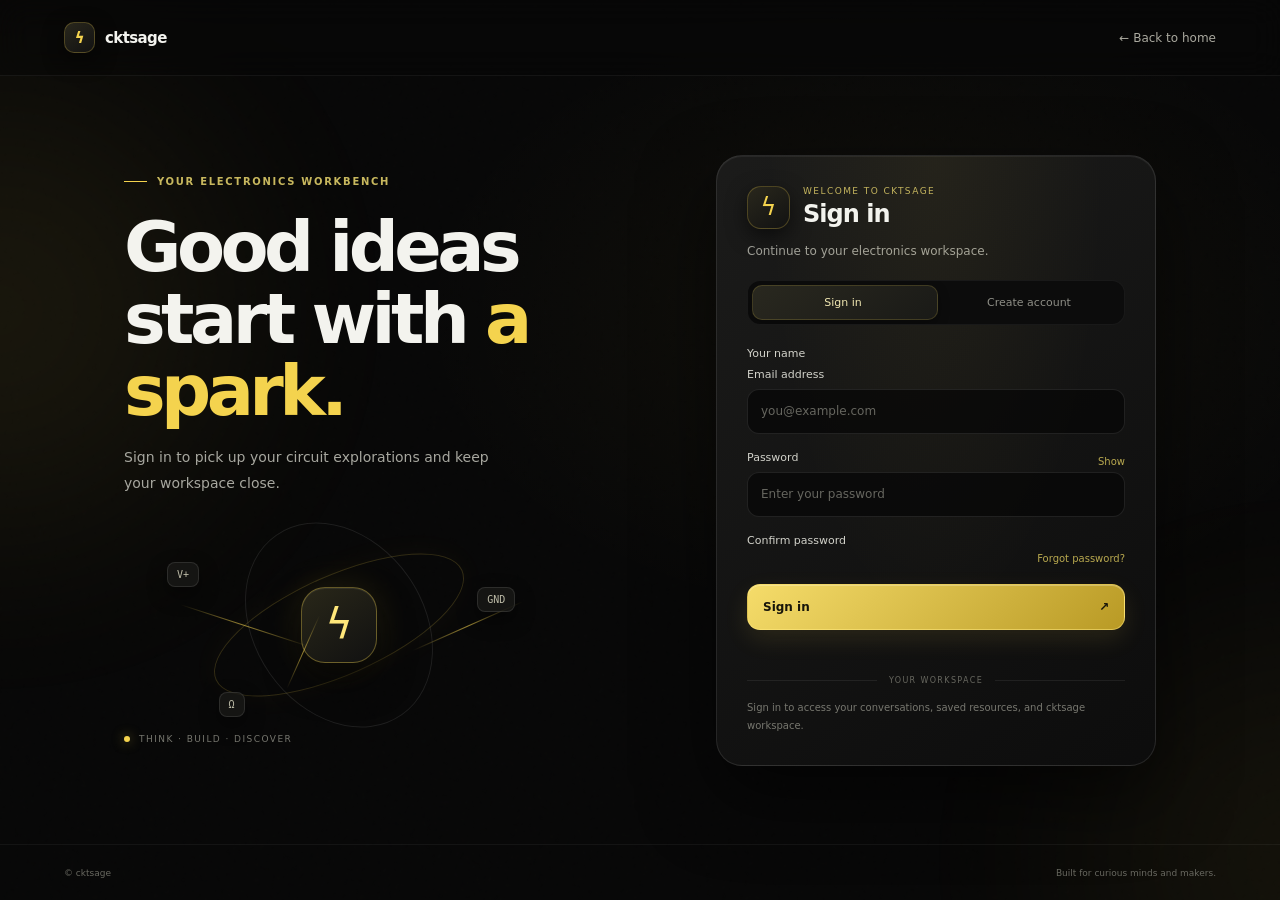
==== index.html @ 73d14b05 "Initial CKTSage frontend deployment" ====
<!doctype html>
<html lang="en">

<head>

  <meta charset="utf-8">

  <meta
    name="viewport"
    content="width=device-width, initial-scale=1"
  >

  <meta
    name="theme-color"
    content="#05070d"
  >

  <title>
    cktsage — Ideas into circuits
  </title>

  <link
    rel="stylesheet"
    href="styles.css"
  >

</head>


<body class="intro-loading">


  <!-- =====================================================
       LOGIN CHECK
       No saved login -> login.html
       Saved login -> stay on index.html
  ====================================================== -->

  <script>
    (() => {

      const AUTH_KEY =
        "cktsage-auth";

      let auth =
        null;

      try {

        auth =
          JSON.parse(
            localStorage.getItem(
              AUTH_KEY
            ) || "null"
          );

      } catch (error) {

        auth =
          null;
      }

      if (
        !auth ||
        !auth.access_token
      ) {

        window.location.replace(
          "login.html"
        );

      }

    })();
  </script>


  <div class="ambient ambient-one"></div>
  <div class="ambient ambient-two"></div>
  <div class="grain"></div>


  <!-- =====================================================
       INTRO
  ====================================================== -->

  <div
    class="intro"
    id="intro"
    aria-label="CKTSage intro animation"
  >

    <div
      class="intro-bulb"
      id="intro-bulb"
    >

      <svg
        viewBox="0 0 120 160"
        role="img"
        aria-label="Light bulb"
      >

        <defs>

          <linearGradient
            id="glass"
            x1="0"
            y1="0"
            x2="1"
            y2="1"
          >

            <stop
              offset="0"
              stop-color="#eaf4ff"
            />

            <stop
              offset=".34"
              stop-color="#8fbaff"
            />

            <stop
              offset="1"
              stop-color="#3264b9"
            />

          </linearGradient>


          <linearGradient
            id="base"
            x1="0"
            y1="0"
            x2="1"
            y2="0"
          >

            <stop
              offset="0"
              stop-color="#4a5c7b"
            />

            <stop
              offset=".5"
              stop-color="#d8e6ff"
            />

            <stop
              offset="1"
              stop-color="#4c6287"
            />

          </linearGradient>


          <filter
            id="bulbGlow"
            x="-150%"
            y="-150%"
            width="400%"
            height="400%"
          >

            <feGaussianBlur
              stdDeviation="9"
            />

          </filter>

        </defs>


        <ellipse
          class="bulb-halo"
          cx="60"
          cy="65"
          rx="37"
          ry="42"
          fill="#4d8fff"
          opacity=".7"
          filter="url(#bulbGlow)"
        />


        <path
          class="bulb-glass"
          d="M60 10C35 10 18 29 18 53c0 18 10 29 22 42 5 5 7 10 7 17h26c0-7 2-12 7-17 12-13 22-24 22-42C102 29 85 10 60 10Z"
          fill="url(#glass)"
          stroke="#c6dcff"
          stroke-width="2"
        />


        <path
          class="bulb-reflection"
          d="M34 36c5-11 13-16 21-17"
          fill="none"
          stroke="#fff"
          stroke-width="4"
          stroke-linecap="round"
          opacity=".8"
        />


        <path
          class="bulb-filament"
          d="M47 74v-8l9-7 8 7v8m-8-15v-8m-10 27h20"
          fill="none"
          stroke="#e8f4ff"
          stroke-width="2.8"
          stroke-linecap="round"
          stroke-linejoin="round"
        />


        <path
          d="M47 111h26v7H47zm2 8h22v6H49zm3 7h16v5H52z"
          fill="url(#base)"
          stroke="#9fb9df"
          stroke-width="1"
        />


        <path
          d="M53 132v7m14-7v7m-14 0h14"
          stroke="#8095b5"
          stroke-width="2"
          stroke-linecap="round"
        />

      </svg>


      <div class="bulb-floor-glow"></div>

    </div>


    <p
      class="intro-label"
      id="intro-label"
    >
      A little spark changes everything.
    </p>


    <button
      class="skip-intro"
      id="skip-intro"
      type="button"
    >

      Skip intro

      <span>↗</span>

    </button>

  </div>


  <!-- =====================================================
       HEADER
  ====================================================== -->

  <header class="site-header reveal">


    <a
      class="brand"
      href="index.html"
      aria-label="cktsage home"
    >

      <span class="brand-mark">
        ϟ
      </span>

      cktsage

    </a>


    <nav>

      <a href="#circuit-lab">
        Workbench
      </a>

      <a href="chat.html">
        Chat
      </a>

      <a href="#features">
        Explore
      </a>

      <a href="#about">
        About
      </a>

    </nav>


    <div class="header-actions">


      <!-- LOGGED-IN PROFILE -->

      <a
        class="login-link user-profile-link"
        id="user-profile-link"
        href="profile.html"
      >

        <span
          class="user-profile-icon"
          id="user-profile-icon"
        >
          ◉
        </span>

        <span id="user-profile-name">
          Account
        </span>

      </a>


      <a
        class="header-cta"
        href="#ask"
      >

        Start exploring

        <span>↗</span>

      </a>


    </div>

  </header>


  <!-- =====================================================
       MAIN
  ====================================================== -->

  <main>


    <!-- HERO -->

    <section
      class="hero reveal"
      id="about"
    >

      <div class="hero-copy">


        <div class="eyebrow">

          <span class="eyebrow-line"></span>

          YOUR ELECTRONICS WORKBENCH

        </div>


        <h1>

          Every great idea

          <br>

          starts with

          <span>
            a spark.
          </span>

        </h1>


        <p class="hero-description">

          Make sense of circuits,
          understand components,
          and bring your next electronics
          idea to life — one clear step at a time.

        </p>


        <div class="hero-actions">

          <a
            class="primary-button"
            href="#ask"
          >

            Explore CKTSage

            <span>↗</span>

          </a>


          <a
            class="text-button"
            href="#circuit-lab"
          >

            See the workbench

            <span>↓</span>

          </a>

        </div>


        <div class="hero-note">

          <span class="pulse-dot"></span>

          For students, makers,
          and curious minds

        </div>

      </div>


      <div
        class="hero-art"
        aria-label="Decorative floating electronic components"
      >

        <div class="art-orbit orbit-large"></div>
        <div class="art-orbit orbit-small"></div>


        <div
          class="breadboard-3d"
          aria-hidden="true"
        >

          <div class="board-rail rail-positive"></div>

          <div class="board-rail rail-negative"></div>

          <div class="board-rail rail-positive rail-bottom-positive"></div>

          <div class="board-rail rail-negative rail-bottom-negative"></div>


          <div class="board-holes holes-top"></div>

          <div class="board-holes holes-bottom"></div>


          <div class="board-groove"></div>


          <svg
            class="breadboard-wiring"
            viewBox="0 0 244 170"
            aria-hidden="true"
          >

            <path
              class="wire-red"
              d="M43 66 V57 H70 V73 H81"
            />

            <path
              class="wire-metal"
              d="M119 73 H133 V65 H145"
            />

            <path
              class="wire-blue"
              d="M153 65 V88 H69 V83 H43"
            />

          </svg>


          <div
            class="mini-battery"
            aria-label="Battery"
          >

            <span>+</span>

            <i></i>

            <b>−</b>

          </div>


          <div class="mini-resistor">

            <i></i>
            <i></i>
            <i></i>
            <i></i>

          </div>


          <div class="mini-led">

            <i></i>

          </div>

        </div>


        <div class="art-trace trace-one"></div>
        <div class="art-trace trace-two"></div>
        <div class="art-trace trace-three"></div>


        <div
          class="floating-part part-resistor"
          aria-hidden="true"
        >

          <span class="lead"></span>

          <span class="res-body">

            <i></i>
            <i></i>
            <i></i>
            <i></i>

          </span>

          <span class="lead"></span>

        </div>


        <div
          class="floating-part part-cap"
          aria-hidden="true"
        >

          <span class="cap-top"></span>

          <span class="cap-can">

            220

            <span>µF</span>

          </span>

          <span class="cap-pin"></span>

        </div>


        <div
          class="floating-part part-chip"
          aria-hidden="true"
        >

          <span>IC</span>

          <i></i>
          <i></i>
          <i></i>
          <i></i>

        </div>


        <div class="art-caption">

          <span class="caption-dot"></span>

          THINK · BUILD · DISCOVER

        </div>


        <div class="glass-float-label">

          <span class="caption-dot"></span>

          BREADBOARD LAB

          <b>LIVE</b>

        </div>

      </div>

    </section>


    <!-- ===================================================
         ASK
    ==================================================== -->

    <section
      class="ask-section reveal"
      id="ask"
    >

      <div class="section-glint"></div>


      <div class="ask-heading">

        <div>

          <div class="eyebrow">
            START WITH A QUESTION
          </div>

          <h2>
            What are you curious about?
          </h2>

        </div>


        <p>
          Describe a circuit,
          a component,
          or a problem you want to solve.
        </p>

      </div>


      <form
        class="ask-box"
        id="ask-form"
      >

        <span class="ask-icon">
          ϟ
        </span>


        <input
          id="ask-input"
          type="text"
          placeholder="Ask about an LED, resistor, circuit fault…"
          aria-label="Your electronics question"
        >


        <button type="submit">

          Ask CKTSage

          <span>↗</span>

        </button>

      </form>


      <div class="suggestions">

        <button
          type="button"
          data-question="Why is my LED not lighting up?"
        >
          LED not lighting up
        </button>


        <button
          type="button"
          data-question="Help me calculate a resistor value for an LED."
        >
          Calculate a resistor
        </button>


        <button
          type="button"
          data-question="Explain this circuit step by step."
        >
          Explain a circuit
        </button>


        <button
          type="button"
          data-question="Help me understand a transistor datasheet."
        >
          Read a datasheet
        </button>

      </div>

    </section>


    <!-- ===================================================
         WORKBENCH
    ==================================================== -->

    <section
      class="workbench reveal"
      id="workbench"
    >

      <div class="section-heading">

        <div>

          <div class="eyebrow">
            THE WORKBENCH
          </div>

          <h2>
            From first spark to working circuit.
          </h2>

        </div>


        <p>
          Small steps.
          Clear explanations.
          Better builds.
        </p>

      </div>


      <div
        class="bento-grid"
        id="features"
      >

        <a
          class="feature feature-main"
          href="#ask"
        >

          <span class="feature-number">
            01 / UNDERSTAND
          </span>


          <div
            class="schematic"
            aria-hidden="true"
          >

            <span class="schem-line line-a"></span>
            <span class="schem-line line-b"></span>
            <span class="schem-resistor"></span>
            <span class="schem-node"></span>
            <span class="schem-led"></span>

          </div>


          <h3>
            Make sense of your circuit.
          </h3>


          <p>
            Follow signal flow,
            component roles,
            and the reasons a circuit
            behaves the way it does.
          </p>


          <span class="feature-link">
            Explore circuits ↗
          </span>

        </a>


        <a
          class="feature feature-calc"
          href="#ask"
        >

          <span class="feature-number">
            02 / CALCULATE
          </span>


          <div class="formula-art">

            <small>
              OHM’S LAW
            </small>

            <b>
              V = I × R
            </b>

            <span>
              Voltage · Current · Resistance
            </span>

          </div>


          <h3>
            Get the numbers right.
          </h3>


          <p>
            Work through current,
            voltage drops,
            and component values.
          </p>


          <span class="feature-link">
            Try a calculation ↗
          </span>

        </a>


        <a
          class="feature feature-data"
          href="#ask"
        >

          <span class="feature-number">
            03 / EXPLORE
          </span>


          <div class="data-art">

            <span></span>
            <span></span>
            <span></span>
            <span></span>
            <span></span>

          </div>


          <h3>
            Decode the datasheet.
          </h3>


          <p>
            Find meaning in pinouts,
            ratings,
            and electrical limits.
          </p>


          <span class="feature-link">
            Explore components ↗
          </span>

        </a>


        <div class="feature feature-quote">

          <span class="quote-star">
            ✳
          </span>


          <p>
            “Curiosity is the first component
            in every great build.”
          </p>


          <small>
            KEEP EXPERIMENTING · KEEP LEARNING
          </small>

        </div>

      </div>

    </section>


    <!-- ===================================================
         CIRCUIT LAB
    ==================================================== -->

    <section
      class="circuit-lab reveal"
      id="circuit-lab"
    >

      <div class="section-heading">

        <div>

          <div class="eyebrow">
            INTERACTIVE CIRCUIT LAB
          </div>

          <h2>
            Build it. Wire it. Test it.
          </h2>

        </div>


        <p>
          Drag components,
          connect terminals with wires,
          then run a simple DC simulation.
        </p>

      </div>


      <div class="lab-shell">


        <div class="lab-toolbar">


          <div class="lab-parts">

            <button
              type="button"
              data-add-part="battery"
            >
              ＋ Battery
            </button>


            <button
              type="button"
              data-add-part="resistor"
            >
              ＋ Resistor
            </button>


            <button
              type="button"
              data-add-part="led"
            >
              ＋ LED
            </button>


            <button
              type="button"
              data-add-part="switch"
            >
              ＋ Switch
            </button>


            <button
              type="button"
              data-add-part="ground"
            >
              ＋ Ground
            </button>

          </div>


          <div class="lab-actions">

            <button
              type="button"
              id="wire-mode"
            >
              Wire: click 2 terminals
            </button>


            <button
              type="button"
              id="delete-selected"
            >
              Delete selected
            </button>


            <button
              type="button"
              id="clear-lab"
            >
              Clear
            </button>


            <button
              type="button"
              id="simulate-lab"
              class="simulate-button"
            >
              ▶ Simulate
            </button>

          </div>

        </div>


        <div
          class="circuit-board"
          id="circuit-board"
          aria-label="Interactive circuit building board"
        >

          <svg
            class="wire-layer"
            id="wire-layer"
            aria-label="Circuit wires"
          ></svg>


          <div
            class="board-hint"
            id="board-hint"
          >

            Add components,
            then connect terminal dots.
            Drag parts to reposition them.

          </div>

        </div>


        <div
          class="lab-readout"
          aria-live="polite"
        >

          <div>

            <span class="readout-label">
              SIMULATION
            </span>

            <strong id="sim-status">
              Not running
            </strong>

          </div>


          <div>

            <span class="readout-label">
              SUPPLY
            </span>

            <strong id="sim-voltage">
              — V
            </strong>

          </div>


          <div>

            <span class="readout-label">
              CURRENT
            </span>

            <strong id="sim-current">
              — mA
            </strong>

          </div>


          <div>

            <span class="readout-label">
              POWER
            </span>

            <strong id="sim-power">
              — mW
            </strong>

          </div>


          <p id="sim-explanation">

            Educational DC approximation:
            ideal wires,
            a fixed LED drop,
            and a simple series-path check.
            Not a hardware-grade simulator.

          </p>

        </div>

      </div>

    </section>


  </main>


  <!-- =====================================================
       FOOTER
  ====================================================== -->

  <footer class="reveal">

    <a
      class="brand"
      href="index.html"
    >

      <span class="brand-mark">
        ϟ
      </span>

      CKTSage

    </a>


    <span>
      Built for the next idea.
    </span>


    <a href="#ask">
      Back to the spark ↑
    </a>

  </footer>


  <!-- =====================================================
       LOGGED-IN PROFILE NAME
  ====================================================== -->

  <script>

    (() => {

      const AUTH_KEY =
        "cktsage-auth";


      const profileLink =
        document.getElementById(
          "user-profile-link"
        );


      const profileName =
        document.getElementById(
          "user-profile-name"
        );


      const profileIcon =
        document.getElementById(
          "user-profile-icon"
        );


      let auth =
        null;


      try {

        auth =
          JSON.parse(
            localStorage.getItem(
              AUTH_KEY
            ) || "null"
          );

      } catch (error) {

        auth =
          null;
      }


      if (
        auth &&
        auth.access_token
      ) {

        profileLink.href =
          "profile.html";


        profileName.textContent =
          auth.user?.name?.trim() ||
          "Account";


        profileIcon.hidden =
          false;


      } else {

        profileLink.href =
          "login.html";


        profileName.textContent =
          "Sign in";


        profileIcon.hidden =
          true;
      }

    })();

  </script>


  <!-- EXISTING HOMEPAGE LOGIC -->

  <script src="script.js?v=3"></script>


</body>

</html>
---- styles.css ----
*{box-sizing:border-box}
:root{--bg:#03030f;--navy:#05051d;--panel:#080824;--panel2:#0c0c35;--line:#1a1a4a;--text:#f1f5fc;--muted:#9baac1;--blue:#000047;--cyan:#8bc5ff;--gold:#c7d8ff}
html{scroll-behavior:smooth;scroll-padding-top:90px}
body{margin:0;background:var(--bg);color:var(--text);font-family:Inter,ui-sans-serif,system-ui,-apple-system,"Segoe UI",sans-serif;line-height:1.5;overflow-x:hidden}
a{color:inherit;text-decoration:none}
button,input{font:inherit}
.ambient{position:fixed;z-index:-3;pointer-events:none;border-radius:50%;filter:blur(100px);opacity:.12}
.ambient-one{width:480px;height:480px;background:#000047;top:8%;left:-180px}
.ambient-two{width:460px;height:460px;background:#000047;right:-210px;top:32%}
.grain{position:fixed;inset:0;z-index:20;pointer-events:none;opacity:.035;background-image:url("data:image/svg+xml,%3Csvg viewBox='0 0 180 180' xmlns='http://www.w3.org/2000/svg'%3E%3Cfilter id='n'%3E%3CfeTurbulence type='fractalNoise' baseFrequency='.9' numOctaves='3' stitchTiles='stitch'/%3E%3C/filter%3E%3Crect width='100%25' height='100%25' filter='url(%23n)' opacity='.4'/%3E%3C/svg%3E")}
.intro{position:fixed;inset:0;z-index:100;background:#02020d;display:grid;place-items:center;align-content:center;transition:opacity 1.2s ease,visibility 1.2s ease}
.intro:after{content:"";position:absolute;width:min(70vw,700px);height:min(70vw,700px);border-radius:50%;background:radial-gradient(circle,rgba(0,0,71,.13),transparent 68%);opacity:0;transition:opacity 1.5s}
.intro.is-on:after{opacity:1}
.intro.is-done{opacity:0;visibility:hidden;pointer-events:none}
.intro-bulb{position:relative;width:120px;height:160px;z-index:2;transform:translateY(12px) scale(.88);opacity:.5;transition:transform 1.1s cubic-bezier(.2,.8,.2,1),opacity .8s}
.intro-bulb svg{width:100%;height:100%;overflow:visible}
.bulb-halo{opacity:0;transition:opacity .8s}
.bulb-glass{filter:brightness(.46);transition:filter .8s,fill .8s}
.bulb-filament{stroke:#7f98bc;transition:stroke .6s,filter .6s}
.bulb-floor-glow{position:absolute;width:150px;height:42px;left:-15px;bottom:-12px;background:#000047;filter:blur(32px);opacity:0;transition:opacity 1s}
.intro.is-on .intro-bulb{transform:translateY(0) scale(1);opacity:1}
.intro.is-on .bulb-halo{opacity:.8;animation:haloPulse 2s ease-in-out infinite alternate}
.intro.is-on .bulb-glass{filter:brightness(1.2) drop-shadow(0 0 14px rgba(0,0,71,.7))}
.intro.is-on .bulb-filament{stroke:#fff;filter:drop-shadow(0 0 5px #fff)}
.intro.is-on .bulb-floor-glow{opacity:.6}
.intro-label{z-index:2;margin:32px 0 0;color:#aabbd7;font-size:12px;letter-spacing:2.5px;text-transform:uppercase;opacity:0;transform:translateY(8px);transition:opacity .8s .4s,transform .8s .4s}
.intro.is-on .intro-label{opacity:1;transform:translateY(0)}
.skip-intro{position:absolute;right:28px;bottom:25px;z-index:3;border:1px solid #20204f;border-radius:30px;background:#070721;color:#93a9c8;padding:9px 14px;font-size:11px;cursor:pointer;opacity:0;transition:opacity .6s .7s}
.intro.is-on .skip-intro{opacity:1}.skip-intro span{margin-left:9px;color:#d8e6ff}
@keyframes haloPulse{from{opacity:.35;transform:scale(.92)}to{opacity:.9;transform:scale(1.08)}}
.site-header{height:76px;display:flex;align-items:center;padding:0 clamp(20px,6vw,88px);gap:36px;border-bottom:1px solid rgba(126,160,211,.12);background:rgba(5,8,15,.85);position:sticky;top:0;z-index:30;backdrop-filter:blur(14px)}
.brand{display:inline-flex;align-items:center;gap:10px;font-size:20px;font-weight:800;letter-spacing:-.6px;white-space:nowrap}
.brand-mark{display:grid;place-items:center;width:32px;height:32px;border-radius:9px;background:linear-gradient(145deg,#15158f,#000052);color:white;font-size:23px;box-shadow:0 0 24px rgba(0,0,71,.25)}
.site-header nav{display:flex;gap:29px;margin:auto;color:#9eacc2;font-size:12px}.site-header nav a:hover,footer>a:last-child:hover{color:#fff}
.header-cta{border:1px solid #31496d;border-radius:9px;padding:10px 14px;color:#d9e6fb;font-size:11px}.header-cta span{color:#83b4ff;margin-left:8px}
main{max-width:1440px;margin:0 auto}
.hero{display:grid;grid-template-columns:minmax(0,1fr) minmax(0,1fr);gap:40px;align-items:center;padding:76px clamp(24px,7vw,100px) 74px;min-height:590px;position:relative}
.hero-copy{position:relative;z-index:2}
.eyebrow{font-size:10px;font-weight:800;letter-spacing:1.8px;color:#80aeea;display:flex;align-items:center;gap:10px;margin-bottom:20px}
.eyebrow-line{height:1px;width:23px;background:#6b9de8;box-shadow:0 0 10px #000047}
h1,h2,h3,p{margin-top:0}
h1{font-size:clamp(44px,5.2vw,72px);line-height:1.04;letter-spacing:-3.7px;font-weight:760;margin-bottom:22px}
h1 span{color:#8abaff}
.hero-description{max-width:470px;color:#9eacc2;font-size:14px;line-height:1.9;margin-bottom:28px}
.hero-actions{display:flex;align-items:center;gap:24px}
.primary-button{display:inline-flex;align-items:center;gap:22px;padding:13px 17px;border-radius:9px;background:#000047;color:white;font-size:12px;font-weight:700;box-shadow:0 8px 28px rgba(0,0,71,.2);transition:transform .2s,background .2s}
.primary-button:hover{transform:translateY(-2px);background:#17178c}.primary-button span{font-size:17px}
.text-button{font-size:12px;color:#b5c5dc}.text-button span{color:#83b3ff;margin-left:8px}
.hero-note{display:flex;align-items:center;gap:9px;color:#6f819c;font-size:10px;margin-top:35px}
.pulse-dot,.caption-dot{width:6px;height:6px;border-radius:50%;background:#6ee7b7;box-shadow:0 0 10px #3bbd91}
.hero-art{height:430px;position:relative;display:grid;place-items:center;perspective:900px}
.art-orbit{position:absolute;border:1px solid rgba(83,139,225,.23);border-radius:50%;left:50%;top:50%;transform:translate(-50%,-50%) rotate(-24deg)}
.orbit-large{width:360px;height:290px}.orbit-small{width:250px;height:360px;transform:translate(-50%,-50%) rotate(36deg);border-color:rgba(124,166,227,.14)}
.art-core{position:relative;z-index:2;width:155px;height:155px;border:1px solid #25256f;border-radius:32px;background:linear-gradient(145deg,#09093a,#05051d 72%);display:flex;flex-direction:column;align-items:center;justify-content:center;transform:rotate(-8deg) rotateY(-12deg);box-shadow:0 25px 55px rgba(0,0,0,.4),inset 0 1px rgba(255,255,255,.12),0 0 45px rgba(0,0,71,.13)}
.art-core:before{content:"";position:absolute;inset:9px;border:1px solid rgba(110,163,244,.2);border-radius:23px}
.art-core span{font-size:38px;font-weight:800;letter-spacing:3px;color:#8ab8ff;text-shadow:0 0 20px rgba(0,0,71,.6)}
.art-core small{font-size:7px;letter-spacing:2px;color:#7d94b8;margin-top:8px}
.art-trace{position:absolute;z-index:1;border:2px solid #29298f;border-left:0;border-bottom:0;border-radius:0 28px 0 0;opacity:.8}
.trace-one{width:110px;height:78px;left:6%;top:28%}.trace-two{width:100px;height:65px;right:3%;bottom:23%;border-color:#5e8dcf;transform:rotate(180deg)}.trace-three{width:70px;height:55px;right:18%;top:20%;border-color:#8aa8d4;transform:rotate(90deg)}
.floating-part{position:absolute;z-index:3;filter:drop-shadow(0 18px 13px rgba(0,0,0,.45));animation:floatPart 5s ease-in-out infinite}
@keyframes floatPart{0%,100%{translate:0 0;rotate:-2deg}50%{translate:0 -12px;rotate:2deg}}
.part-resistor{display:flex;align-items:center;left:10%;top:18%;rotate:-18deg;animation-delay:-1s}
.lead{height:2px;width:40px;background:linear-gradient(#d8e5f7,#607b9e)}
.res-body{height:23px;width:57px;border-radius:13px;background:linear-gradient(#e6d8b9,#a8926e 52%,#e0d0af);display:flex;justify-content:space-evenly;overflow:hidden;box-shadow:inset 0 2px 3px white}
.res-body i{width:5px;background:#8f3026}.res-body i:nth-child(2){background:#26272d}.res-body i:nth-child(3){background:#d9a12e}.res-body i:nth-child(4){background:#7b542f;width:3px}
.part-cap{right:7%;top:21%;width:44px;height:80px;animation-delay:-2.2s}
.cap-top{position:absolute;top:0;width:44px;height:15px;border-radius:50%;background:linear-gradient(135deg,#5b83c3,#152b50);border:1px solid #7da2db}
.cap-can{position:absolute;top:7px;left:2px;width:40px;height:57px;border-radius:5px;background:linear-gradient(90deg,#0c2c68,#2869cb 45%,#0d2451);border:1px solid #548be1;box-shadow:inset 4px 0 7px rgba(255,255,255,.13);font-size:7px;color:#b9d5ff;display:flex;flex-direction:column;align-items:center;justify-content:center}
.cap-can span{font-size:8px}.cap-pin{position:absolute;bottom:0;left:12px;width:3px;height:17px;background:#aebed2;box-shadow:16px 0 #8498b3}
.part-chip{bottom:17%;right:12%;width:66px;height:49px;background:linear-gradient(145deg,#283951,#080d17);border:1px solid #587399;border-radius:6px;display:grid;place-items:center;color:#8db9ff;font-weight:800;box-shadow:inset 0 1px rgba(255,255,255,.16),0 12px 20px rgba(0,0,0,.4);animation-delay:-3.2s}
.part-chip:before,.part-chip:after{content:"";position:absolute;left:5px;right:5px;height:5px;background:repeating-linear-gradient(90deg,#a9bacf 0 3px,transparent 3px 9px)}.part-chip:before{top:-5px}.part-chip:after{bottom:-5px}
.part-chip i{position:absolute;width:7px;height:3px;background:#9fb1c8;left:-7px;top:9px;box-shadow:0 9px #9fb1c8,0 18px #9fb1c8,0 27px #9fb1c8}.part-chip i:nth-of-type(2){left:auto;right:-7px}.part-chip i:nth-of-type(3),.part-chip i:nth-of-type(4){display:none}
.art-caption{position:absolute;bottom:8px;right:10px;display:flex;align-items:center;gap:8px;color:#6e85a7;font-size:8px;letter-spacing:1.7px}
.ask-section{margin:0 clamp(20px,6vw,88px);padding:31px;background:linear-gradient(130deg,#0c1729,#070721);border:1px solid #19194a;border-radius:18px;box-shadow:0 22px 50px rgba(0,0,0,.16)}
.ask-heading{display:flex;align-items:end;justify-content:space-between;gap:25px;margin-bottom:21px}.ask-heading .eyebrow{margin-bottom:9px}.ask-heading h2{font-size:clamp(24px,3vw,34px);letter-spacing:-1.2px;margin-bottom:0}.ask-heading>p{max-width:290px;color:#8394ae;font-size:11px;line-height:1.7;margin-bottom:3px}
.ask-box{display:flex;align-items:center;gap:10px;padding:7px;background:#060b14;border:1px solid #20205f;border-radius:12px;box-shadow:0 0 0 1px rgba(0,0,71,.08),0 0 22px rgba(0,0,71,.12),0 0 25px rgba(16,41,80,.2);transition:border-color .25s,box-shadow .25s}
.ask-box:focus-within{border-color:#5795ff;box-shadow:0 0 0 1px rgba(0,0,71,.22),0 0 30px rgba(0,0,71,.2)}
.ask-icon{width:34px;height:34px;flex:none;border-radius:8px;display:grid;place-items:center;background:#10104b;color:#8dbbff;font-size:22px}
.ask-box input{min-width:0;flex:1;background:transparent;border:0;outline:0;color:#edf4ff;font-size:12px;padding:8px}
.ask-box input::placeholder{color:#64748b}.ask-box button{border:0;border-radius:8px;padding:11px 15px;background:#000047;color:white;font-size:11px;font-weight:700;cursor:pointer}.ask-box button span{margin-left:9px;font-size:15px}
.suggestions{display:flex;flex-wrap:wrap;gap:8px;margin-top:13px}.suggestions button{border:1px solid #20204f;border-radius:999px;padding:8px 12px;background:#0b0b43;color:#8fa1bb;font-size:10px;cursor:pointer;transition:background .2s,border-color .2s,color .2s}.suggestions button:hover{background:#12125a;border-color:#39398f;color:#e5efff}
.workbench{padding:88px clamp(20px,7vw,100px) 80px}
.section-heading{display:flex;align-items:end;justify-content:space-between;gap:30px;margin-bottom:24px}.section-heading .eyebrow{margin-bottom:10px}.section-heading h2{font-size:clamp(29px,3.5vw,44px);letter-spacing:-1.8px;margin-bottom:0}.section-heading>p{max-width:260px;color:#8192aa;font-size:11px;line-height:1.8;margin-bottom:4px}
.bento-grid{display:grid;grid-template-columns:1.15fr 1fr 1fr;grid-template-rows:230px 185px;gap:14px}
.feature{position:relative;overflow:hidden;padding:24px;border:1px solid #1b1b4f;border-radius:15px;background:#080824;transition:transform .25s,border-color .25s,background .25s}
.feature:hover{transform:translateY(-4px);border-color:#3a6095;background:#0e1a2d}
.feature-main{grid-row:span 2;background:radial-gradient(ellipse at 85% 30%,rgba(42,100,190,.18),transparent 45%),#080824}
.feature-number{font-size:8px;letter-spacing:1.5px;color:#7399d0;font-weight:800}
.feature h3{position:relative;z-index:2;font-size:22px;line-height:1.15;letter-spacing:-.7px;margin:26px 0 9px;max-width:250px}.feature p{position:relative;z-index:2;font-size:11px;line-height:1.8;color:#8798b0;max-width:260px;margin-bottom:18px}.feature-link{position:absolute;bottom:23px;left:24px;font-size:10px;font-weight:700;color:#8ab8ff}
.schematic{position:absolute;right:-5px;bottom:22px;width:180px;height:155px;opacity:.75}.schem-line{position:absolute;border:2px solid #29298f;border-left:0;border-bottom:0;border-radius:0 20px 0 0}.line-a{left:10px;top:20px;width:95px;height:80px}.line-b{left:55px;top:70px;width:100px;height:40px;border-color:#789dcc;transform:rotate(180deg)}.schem-resistor{position:absolute;left:45px;top:35px;width:54px;height:15px;border-radius:8px;background:repeating-linear-gradient(90deg,#bba783 0 8px,#82372e 8px 13px,#bba783 13px 22px);transform:rotate(25deg)}.schem-node{position:absolute;left:8px;top:17px;width:10px;height:10px;border-radius:50%;background:#8bb7ff;box-shadow:0 0 12px #000047}.schem-led{position:absolute;right:20px;bottom:20px;width:18px;height:18px;border-radius:50%;background:#56d6ff;box-shadow:0 0 22px #000047}
.feature-calc{background:radial-gradient(ellipse at 100% 0,rgba(57,100,170,.14),transparent 48%),#080824}.formula-art{position:absolute;right:15px;bottom:14px;width:125px;height:92px;border:1px solid #29466d;border-radius:11px;background:#0b0b43;display:flex;flex-direction:column;align-items:center;justify-content:center;transform:rotate(4deg);box-shadow:0 10px 24px rgba(0,0,0,.25)}.formula-art small{font-size:7px;letter-spacing:1.4px;color:#7897c1}.formula-art b{font-size:19px;color:#c1d9ff;margin:5px 0}.formula-art span{font-size:6px;color:#7286a4}
.feature-calc h3,.feature-data h3{font-size:18px;margin-top:20px;max-width:180px}.feature-calc p,.feature-data p{max-width:190px;font-size:10px}
.feature-data{background:radial-gradient(ellipse at 100% 0,rgba(40,85,156,.14),transparent 48%),#080824}
.data-art{position:absolute;right:18px;bottom:17px;width:83px;height:94px;background:#dce7f7;border-radius:5px;transform:rotate(6deg);padding:13px 9px;box-shadow:0 12px 25px rgba(0,0,0,.3);display:flex;align-items:end;gap:5px}.data-art:before{content:"";position:absolute;top:9px;left:9px;width:35px;height:5px;border-radius:2px;background:#3b3b9d}.data-art span{width:9px;background:#4776b8;border-radius:3px 3px 0 0}.data-art span:nth-child(1){height:28%}.data-art span:nth-child(2){height:50%}.data-art span:nth-child(3){height:39%}.data-art span:nth-child(4){height:82%}.data-art span:nth-child(5){height:63%}
.feature-quote{grid-column:2/4;background:linear-gradient(110deg,#101d32,#080824);display:flex;flex-direction:column;justify-content:center;padding-left:28px}.quote-star{font-size:23px;color:#a9caff}.feature-quote p{font-size:21px;line-height:1.35;letter-spacing:-.5px;color:#e2eaff;max-width:470px;margin:8px 0 12px}.feature-quote small{font-size:8px;letter-spacing:1.7px;color:#7387a7}
footer{display:flex;align-items:center;gap:22px;padding:24px clamp(20px,6vw,88px);border-top:1px solid #17173c;color:#73839d;font-size:10px}footer .brand{font-size:17px;color:#eaf1ff}footer .brand-mark{width:27px;height:27px;font-size:19px}footer>span{margin-right:auto}footer>a:last-child{color:#8eb8ff}
.reveal{opacity:0;transform:translateY(18px);transition:opacity 1s ease,transform 1s cubic-bezier(.2,.7,.2,1)}
body.ready .reveal{opacity:1;transform:translateY(0)}
body.ready .site-header{transition-delay:.05s}body.ready .hero{transition-delay:.18s}body.ready .ask-section{transition-delay:.36s}body.ready .workbench{transition-delay:.5s}body.ready footer{transition-delay:.65s}
@media(max-width:900px){.site-header{gap:20px}.site-header nav{gap:16px}.hero{gap:15px;padding-top:55px;padding-bottom:55px}.hero-art{transform:scale(.9)}h1{font-size:clamp(42px,5.5vw,60px)}.bento-grid{grid-template-columns:1fr 1fr;grid-template-rows:230px 210px 160px}.feature-main{grid-row:span 2}.feature-data{grid-column:2}.feature-quote{grid-column:1/3}.ask-heading{align-items:start;flex-direction:column;gap:10px}.ask-heading>p{max-width:450px}}
@media(max-width:650px){.site-header{height:64px;padding:0 17px}.site-header nav{display:none}.header-cta{margin-left:auto;padding:9px 11px}.brand{font-size:18px}.hero{display:flex;flex-direction:column;align-items:stretch;padding:52px 22px 35px;gap:10px}.hero-copy{padding:0}.hero-art{height:340px;transform:scale(.9);transform-origin:top center;margin-bottom:-25px}.art-core{width:135px;height:135px}.orbit-large{width:300px;height:240px}.part-resistor{left:3%}.part-cap{right:2%}.part-chip{right:4%}h1{font-size:clamp(43px,11vw,58px);letter-spacing:-2.6px}.hero-description{font-size:13px}.ask-section{margin:0 13px;padding:20px 15px}.ask-heading h2{font-size:26px}.ask-box{gap:5px}.ask-box input{font-size:11px;padding:7px 3px}.ask-box button{padding:10px 9px;font-size:10px}.ask-icon{width:29px;height:29px}.suggestions{gap:6px}.suggestions button{font-size:9px;padding:7px 9px}.workbench{padding:60px 15px}.section-heading{display:block}.section-heading>p{margin-top:12px}.bento-grid{grid-template-columns:1fr;grid-template-rows:auto}.feature,.feature-main{min-height:210px;grid-row:auto}.feature-data,.feature-quote{grid-column:auto}.feature-quote{min-height:155px}.feature-main{min-height:310px}.feature h3{font-size:21px}.schematic{right:0;bottom:20px}footer{padding:20px 16px;flex-wrap:wrap;gap:10px}footer>span{width:100%;order:3}footer>a:last-child{margin-left:auto}}
@media(prefers-reduced-motion:reduce){*,*:before,*:after{scroll-behavior:auto!important;animation:none!important;transition:none!important}}


/* Glass + bento hybrid: preserve the #000047 palette and layout */
:root{
  --glass:rgba(12,12,48,.58);
  --glass-strong:rgba(8,8,38,.78);
  --glass-line:rgba(115,145,255,.22);
  --glass-highlight:rgba(215,230,255,.07);
}
body{
  background:
    radial-gradient(ellipse at 14% 18%,rgba(0,0,71,.32),transparent 36%),
    radial-gradient(ellipse at 88% 48%,rgba(0,0,71,.22),transparent 34%),
    #03030f;
}
.site-header{
  background:rgba(4,4,24,.62);
  border-bottom:1px solid rgba(120,145,220,.15);
  backdrop-filter:blur(20px) saturate(140%);
  -webkit-backdrop-filter:blur(20px) saturate(140%);
}
.brand-mark{
  background:linear-gradient(145deg,rgba(21,21,143,.95),rgba(0,0,75,.92));
  border:1px solid rgba(137,160,255,.3);
  box-shadow:0 0 24px rgba(0,0,71,.48),inset 0 1px rgba(255,255,255,.15);
}
.header-cta{
  background:rgba(0,0,71,.16);
  border-color:rgba(117,145,255,.28);
  backdrop-filter:blur(12px);
  transition:background .25s,border-color .25s,transform .25s;
}
.header-cta:hover{background:rgba(0,0,71,.36);border-color:rgba(150,170,255,.5);transform:translateY(-1px)}
.hero-art .art-core{
  background:linear-gradient(145deg,rgba(19,19,83,.76),rgba(5,5,29,.72));
  border-color:rgba(100,130,220,.46);
  backdrop-filter:blur(14px);
  -webkit-backdrop-filter:blur(14px);
  box-shadow:0 25px 55px rgba(0,0,0,.4),inset 0 1px rgba(255,255,255,.17),0 0 45px rgba(0,0,71,.25);
}
.ask-section{
  background:linear-gradient(135deg,rgba(15,15,62,.65),rgba(6,8,26,.74));
  border:1px solid var(--glass-line);
  box-shadow:0 22px 50px rgba(0,0,0,.2),inset 0 1px var(--glass-highlight);
  backdrop-filter:blur(22px) saturate(135%);
  -webkit-backdrop-filter:blur(22px) saturate(135%);
}
.ask-box{
  background:rgba(3,4,22,.72);
  border:1px solid rgba(100,125,235,.4);
  box-shadow:0 0 0 1px rgba(0,0,71,.2),0 0 24px rgba(0,0,71,.25),inset 0 1px rgba(255,255,255,.04);
  backdrop-filter:blur(16px);
}
.ask-box:focus-within{
  border-color:rgba(150,170,255,.75);
  box-shadow:0 0 0 1px rgba(0,0,71,.55),0 0 32px rgba(0,0,71,.42),0 0 24px rgba(190,205,255,.06);
}
.ask-icon{
  background:linear-gradient(145deg,rgba(0,0,71,.75),rgba(17,17,76,.65));
  border:1px solid rgba(130,150,255,.16);
}
.suggestions button{
  background:rgba(16,19,55,.48);
  border-color:rgba(103,125,196,.24);
  backdrop-filter:blur(10px);
}
.suggestions button:hover{background:rgba(0,0,71,.35);border-color:rgba(136,158,255,.48)}
.feature{
  background:linear-gradient(145deg,rgba(13,19,43,.82),rgba(7,10,27,.74));
  border-color:rgba(94,119,190,.23);
  box-shadow:0 16px 36px rgba(0,0,0,.13),inset 0 1px rgba(255,255,255,.035);
  backdrop-filter:blur(18px) saturate(125%);
  -webkit-backdrop-filter:blur(18px) saturate(125%);
}
.feature-main{background:radial-gradient(ellipse at 85% 30%,rgba(0,0,71,.3),transparent 48%),linear-gradient(145deg,rgba(13,20,49,.88),rgba(6,9,25,.8))}
.feature-calc,.feature-data{background:linear-gradient(145deg,rgba(12,15,42,.8),rgba(7,10,26,.76))}
.feature:hover{
  transform:translateY(-4px);
  border-color:rgba(130,155,255,.48);
  background-color:rgba(15,19,55,.82);
  box-shadow:0 20px 42px rgba(0,0,0,.22),0 0 26px rgba(0,0,71,.14),inset 0 1px rgba(255,255,255,.07);
}
.feature-quote{background:linear-gradient(110deg,rgba(17,20,63,.78),rgba(7,10,28,.76))}
.formula-art{
  background:rgba(9,12,39,.65);
  border-color:rgba(105,133,220,.3);
  backdrop-filter:blur(10px);
}
.data-art{box-shadow:0 12px 25px rgba(0,0,0,.3),0 0 20px rgba(0,0,71,.1)}
footer{background:rgba(3,4,18,.42);backdrop-filter:blur(12px)}
.primary-button,.ask-box button{
  background:linear-gradient(135deg,#17178f,#000047 72%);
  border:1px solid rgba(142,160,255,.22);
  box-shadow:0 8px 26px rgba(0,0,71,.38),inset 0 1px rgba(255,255,255,.12);
}
.primary-button:hover,.ask-box button:hover{
  background:linear-gradient(135deg,#26269c,#08086d 72%);
  box-shadow:0 10px 30px rgba(0,0,71,.5),inset 0 1px rgba(255,255,255,.16);
}
@media(prefers-reduced-transparency:reduce){
 .site-header,.ask-section,.ask-box,.feature,.header-cta,.suggestions button{backdrop-filter:none;-webkit-backdrop-filter:none}
}

.glass-float-label{
 position:absolute;left:50%;top:calc(50% + 122px);transform:translateX(-50%);
 display:flex;align-items:center;gap:7px;white-space:nowrap;padding:8px 11px;
 border:1px solid rgba(117,145,255,.22);border-radius:999px;
 background:rgba(7,9,33,.5);color:#93a9d1;font-size:7px;letter-spacing:1.4px;
 backdrop-filter:blur(14px);-webkit-backdrop-filter:blur(14px);
 box-shadow:0 8px 24px rgba(0,0,0,.2),inset 0 1px rgba(255,255,255,.05)
}
.glass-float-label b{color:#b8caff;font-size:7px}
.section-glint{position:absolute;top:-100px;right:8%;width:200px;height:200px;border-radius:50%;background:rgba(0,0,71,.2);filter:blur(60px);pointer-events:none}
@media(max-width:650px){.glass-float-label{top:calc(50% + 100px)}}


/* Interactive circuit lab */
.circuit-lab{padding:24px clamp(20px,7vw,100px) 84px}
.lab-shell{border:1px solid rgba(126,160,211,.2);border-radius:20px;background:linear-gradient(145deg,rgba(10,10,43,.96),rgba(4,4,22,.96));overflow:hidden;box-shadow:0 24px 70px rgba(0,0,0,.22)}
.lab-toolbar{display:flex;flex-wrap:wrap;gap:12px;justify-content:space-between;padding:16px;border-bottom:1px solid rgba(126,160,211,.15)}
.lab-parts,.lab-actions{display:flex;flex-wrap:wrap;gap:8px}
.lab-toolbar button{border:1px solid #29295d;border-radius:9px;background:#101035;color:#dbe7ff;padding:9px 12px;font-size:11px;cursor:pointer;transition:background .2s,border-color .2s,transform .2s}
.lab-toolbar button:hover{background:#1b1b55;border-color:#6e91df;transform:translateY(-1px)}
.lab-toolbar .simulate-button{background:#000047;border-color:#4d64c9;color:#fff}
.circuit-board{position:relative;min-height:430px;overflow:hidden;background-color:#07071c;background-image:radial-gradient(#30305c 1px,transparent 1px),linear-gradient(rgba(58,58,104,.1) 1px,transparent 1px),linear-gradient(90deg,rgba(58,58,104,.1) 1px,transparent 1px);background-size:22px 22px,44px 44px,44px 44px}
.wire-layer{position:absolute;inset:0;width:100%;height:100%;overflow:visible;pointer-events:none;z-index:1}
.wire-line{fill:none;stroke:#77b9ff;stroke-width:3;stroke-linecap:round;stroke-linejoin:round;filter:drop-shadow(0 0 3px rgba(90,164,255,.35))}
.wire-line.selected{stroke:#ff8f9c;stroke-width:4}
.circuit-part{position:absolute;z-index:2;width:132px;min-height:92px;border:1px solid #37376c;border-radius:12px;background:rgba(14,14,49,.97);color:#edf3ff;box-shadow:0 10px 28px rgba(0,0,0,.28);user-select:none;touch-action:none}
.circuit-part.selected{border-color:#8abaff;box-shadow:0 0 0 2px rgba(138,186,255,.17),0 10px 28px rgba(0,0,0,.3)}
.part-head{display:flex;justify-content:space-between;gap:6px;align-items:center;padding:9px 10px 4px;font-size:10px;letter-spacing:.7px;text-transform:uppercase;color:#9cb8e8;cursor:grab}
.part-head:active{cursor:grabbing}
.part-graphic{height:38px;display:grid;place-items:center;font-size:24px;color:#dceaff}
.part-value{display:block;text-align:center;padding:0 8px 8px;font-size:10px;color:#8e9fc2}
.terminal-row{display:flex;justify-content:space-between;padding:0 13px 9px;gap:18px}
.terminal{width:13px;height:13px;border-radius:50%;border:2px solid #9bc8ff;background:#0b0b26;cursor:crosshair;position:relative;z-index:4;box-shadow:0 0 0 3px rgba(110,170,255,.1)}
.terminal:hover,.terminal.pending{background:#9bc8ff;box-shadow:0 0 0 5px rgba(110,170,255,.2)}
.terminal-label{font-size:9px;color:#8497ba;align-self:center}
.part-led.on .part-graphic{color:#ff626e;text-shadow:0 0 18px rgba(255,72,91,.9)}
.part-switch.open .part-graphic{color:#e3bd70}
.board-hint{position:absolute;bottom:12px;left:14px;color:#6f80a8;font-size:10px;pointer-events:none;z-index:0}
.lab-readout{display:grid;grid-template-columns:repeat(4,minmax(0,1fr));gap:12px;padding:16px;border-top:1px solid rgba(126,160,211,.15)}
.lab-readout>div{padding:12px;border-radius:10px;background:rgba(17,17,54,.75);min-width:0}
.readout-label{display:block;font-size:9px;letter-spacing:1px;color:#8296bc;margin-bottom:5px}
.lab-readout strong{font-size:16px;color:#e9f2ff}
.lab-readout p{grid-column:1/-1;margin:0;color:#8392b1;font-size:11px;line-height:1.6}
@media(max-width:700px){.circuit-board{min-height:520px}.lab-readout{grid-template-columns:repeat(2,minmax(0,1fr))}.lab-toolbar{padding:12px}.circuit-part{width:116px}.circuit-lab{padding-left:16px;padding-right:16px}}

#chat-transition{position:fixed;inset:0;z-index:200;background:radial-gradient(circle at center,rgba(0,0,71,.96),#03030f 70%);display:grid;place-content:center;justify-items:center;opacity:0;visibility:hidden;transition:opacity .42s ease,visibility .42s ease}
#chat-transition.is-visible{opacity:1;visibility:visible}
.transition-orb{width:68px;height:68px;display:grid;place-items:center;border-radius:22px;background:linear-gradient(145deg,#25258c,#000047);font-size:40px;box-shadow:0 0 60px rgba(74,120,255,.35);animation:transitionPulse .9s ease-in-out infinite alternate}
#chat-transition p{margin:22px 0 0;color:#c8d8f7;font-size:12px;letter-spacing:1px}
@keyframes transitionPulse{to{transform:scale(1.08);box-shadow:0 0 90px rgba(74,120,255,.55)}}
@media(prefers-reduced-motion:reduce){#chat-transition,.transition-orb{animation:none;transition:none}}

/* Soft white cursor aura: a subtle background tint that follows pointer movement */
#pointer-aura{position:fixed;inset:0;z-index:19;pointer-events:none;opacity:0;transition:opacity .35s ease;background:radial-gradient(230px circle at var(--aura-x,50vw) var(--aura-y,50vh),rgba(242,247,255,.075),rgba(226,237,255,.028) 42%,transparent 74%);mix-blend-mode:screen}
body.pointer-aura-active #pointer-aura{opacity:1}
@media(hover:none),(pointer:coarse){#pointer-aura{display:none}}
@media(prefers-reduced-motion:reduce){#pointer-aura{transition:none}}


/* Unified obsidian + graphite + electric thunder-yellow visual system */
:root{
  --bg:#070707;--navy:#0b0b0c;--panel:#111112;--panel2:#171719;
  --line:#2a2a2d;--text:#f3f3f0;--muted:#a5a5a1;
  --blue:#e8c84a;--cyan:#f4d65e;--gold:#ffe77a;
  --thunder:#f4d34e;--thunder-soft:rgba(244,211,78,.15);
}
body{background:#080808;color:#f2f2ef}
.ambient-one,.ambient-two{background:#f4d34e;opacity:.065;filter:blur(125px)}
/* Soft yellow mouse aura */
#pointer-aura{background:radial-gradient(250px circle at var(--aura-x,50vw) var(--aura-y,50vh),rgba(255,239,164,.12),rgba(244,211,78,.045) 40%,transparent 74%)!important;mix-blend-mode:screen}
/* Distinct, lifted cards and controls */
.card,.glass-card,.feature-card,.bento-card{background:linear-gradient(145deg,rgba(30,30,31,.94),rgba(14,14,15,.94));border-color:rgba(255,255,255,.085);box-shadow:0 18px 48px rgba(0,0,0,.32),inset 0 1px rgba(255,255,255,.035)}
button,.button,.cta{transition:transform .2s ease,box-shadow .25s ease,border-color .2s ease}
button:hover,.button:hover,.cta:hover{box-shadow:0 8px 28px rgba(244,211,78,.10)}
.lab-shell{background:linear-gradient(145deg,#171718,#0b0b0c);border-color:rgba(255,255,255,.1);box-shadow:0 26px 70px rgba(0,0,0,.5),inset 0 1px rgba(255,255,255,.035)}
.lab-toolbar button{background:#171718;border-color:#383833;color:#e7e7df}
.lab-toolbar button:hover{background:#24231c;border-color:rgba(244,211,78,.5)}
.lab-toolbar .simulate-button{background:linear-gradient(135deg,#e7c641,#a98a1e);border-color:#f7df73;color:#17150b;box-shadow:0 5px 18px rgba(244,211,78,.14)}
.circuit-board{background-color:#0a0a0b;background-image:radial-gradient(#39372a 1px,transparent 1px),linear-gradient(rgba(94,87,51,.09) 1px,transparent 1px),linear-gradient(90deg,rgba(94,87,51,.09) 1px,transparent 1px)}
.circuit-part{background:linear-gradient(145deg,rgba(35,35,35,.98),rgba(17,17,18,.98));border-color:#45443b;box-shadow:0 12px 28px rgba(0,0,0,.48),inset 0 1px rgba(255,255,255,.05)}
.circuit-part.selected{border-color:#f4d34e;box-shadow:0 0 0 2px rgba(244,211,78,.14),0 15px 32px rgba(0,0,0,.5)}
.terminal{border-color:#f4d34e;box-shadow:0 0 0 3px rgba(244,211,78,.08)}
.terminal:hover,.terminal.pending{background:#f4d34e;box-shadow:0 0 0 5px rgba(244,211,78,.17)}
.wire-line{stroke:#f0ce45;filter:drop-shadow(0 0 3px rgba(244,211,78,.22))}
.wire-line.selected{stroke:#fff0a1}
#chat-transition{background:radial-gradient(circle at center,rgba(44,39,16,.97),#050505 70%)}
.transition-orb{background:linear-gradient(145deg,#ffe77a,#9c7d15);color:#17150b;box-shadow:0 0 60px rgba(244,211,78,.25)}

.brand-mark{background:linear-gradient(145deg,#29271c,#121212);border-color:rgba(244,211,78,.24);color:#f4d34e}
.primary-button,.header-cta{background:linear-gradient(135deg,#f6dc68,#c2a12a)!important;color:#17150a!important;border-color:rgba(255,231,122,.6)!important;box-shadow:0 9px 24px rgba(244,211,78,.14)}
.primary-button:hover,.header-cta:hover{box-shadow:0 12px 32px rgba(244,211,78,.24)}
.eyebrow,.art-caption,.glass-float-label{color:#d9c66e}
.ask-section{background:radial-gradient(ellipse at 50% 0%,rgba(244,211,78,.035),transparent 65%)}
#ask-form{border-radius:24px!important;background:linear-gradient(145deg,rgba(29,29,30,.94),rgba(13,13,14,.96))!important;border-color:rgba(255,255,255,.1)!important;box-shadow:0 20px 55px rgba(0,0,0,.48),inset 0 1px rgba(255,255,255,.045)}
#ask-form:focus-within{border-color:rgba(244,211,78,.55)!important;box-shadow:0 0 0 1px rgba(244,211,78,.14),0 0 30px rgba(244,211,78,.12),0 22px 58px rgba(0,0,0,.52),inset 0 1px rgba(255,255,255,.06)!important}
#ask-input{font-size:14px!important}

.header-actions{display:flex;align-items:center;gap:12px}
.login-link{color:#d6d6d0;font-size:12px;padding:10px 12px;border-radius:12px;border:1px solid rgba(255,255,255,.09);background:rgba(24,24,24,.52);transition:border-color .2s,background .2s}
.login-link:hover{border-color:rgba(244,211,78,.4);background:rgba(244,211,78,.06)}
@media(max-width:640px){.header-actions{gap:7px}.login-link{padding:8px 9px;font-size:11px}.header-cta{font-size:11px}}

/* Floating 3D breadboard centerpiece — no brand tile/logo */
.hero-art .breadboard-3d{position:relative;z-index:2;width:244px;height:170px;border-radius:15px;transform:rotate(-8deg) rotateY(-18deg) rotateX(9deg);transform-style:preserve-3d;background:linear-gradient(145deg,#f1eee3 0%,#d4d0c4 52%,#aaa99f 100%);border:1px solid rgba(255,255,255,.65);box-shadow:0 30px 35px rgba(0,0,0,.58),0 12px 0 #77776f,0 16px 0 #44443f,0 0 40px rgba(255,197,48,.08),inset 0 2px 5px #fff;}
.breadboard-3d:before{content:"";position:absolute;inset:9px;border-radius:8px;border:1px solid rgba(70,70,65,.15);box-shadow:inset 0 1px 3px rgba(0,0,0,.12)}
.board-rail{position:absolute;left:14px;right:14px;height:5px;border-radius:5px;box-shadow:inset 0 1px 2px rgba(0,0,0,.2)}
.rail-positive{top:15px;background:linear-gradient(90deg,#cf5147,#e06b5e,#bd3934)}.rail-negative{top:24px;background:linear-gradient(90deg,#3c80b9,#5a9bd1,#316aa0)}
.rail-bottom-positive{top:auto;bottom:10px}.rail-bottom-negative{top:auto;bottom:2px}
.breadboard-wiring{position:absolute;inset:0;width:100%;height:100%;z-index:3;overflow:visible;pointer-events:none}
.breadboard-wiring path{fill:none;stroke-width:3.2;stroke-linecap:round;stroke-linejoin:round;filter:drop-shadow(0 1px 1px rgba(0,0,0,.5))}
.breadboard-wiring .wire-red{stroke:#c94a42}.breadboard-wiring .wire-metal{stroke:#b8c1c2;stroke-width:2.4}.breadboard-wiring .wire-blue{stroke:#347fc0}
.board-holes{position:absolute;left:16px;right:16px;height:40px;background-image:radial-gradient(circle,#777a78 1.35px,transparent 1.7px);background-size:10px 10px;background-position:0 0;filter:drop-shadow(0 1px 0 rgba(255,255,255,.55))}
.holes-top{top:36px}.holes-bottom{bottom:13px}
.board-groove{position:absolute;left:12px;right:12px;top:83px;height:7px;border-top:1px solid #aaa99f;border-bottom:1px solid #fff;box-shadow:0 2px 4px rgba(0,0,0,.14)}
.mini-resistor{position:absolute;z-index:4;left:59px;top:63px;width:51px;height:11px;border-radius:8px;background:linear-gradient(#e7d9b8,#aa9878,#eee1c5);box-shadow:0 4px 5px #777;transform:rotate(12deg);display:flex;justify-content:space-evenly;overflow:hidden}
.mini-resistor i{width:4px;background:#9e332b}.mini-resistor i:nth-child(2){background:#5d4b30}.mini-resistor i:nth-child(3){background:#d6a331}.mini-resistor i:nth-child(4){background:#68452e}
.mini-led{position:absolute;z-index:5;left:139px;top:47px;width:14px;height:19px;border-radius:7px 7px 4px 4px;background:linear-gradient(90deg,#b22e27,#ff6a53 45%,#9c201c);box-shadow:0 0 14px rgba(255,77,54,.55),inset 2px 0 3px rgba(255,255,255,.6);transform:rotate(8deg)}
.mini-led:after{content:"";position:absolute;top:17px;left:3px;width:2px;height:21px;background:#8d9a9c;box-shadow:6px 0 #8d9a9c}.mini-led i{position:absolute;top:2px;left:3px;width:7px;height:3px;border-radius:50%;background:#ffb1a1}
.mini-chip{position:absolute;z-index:5;right:43px;bottom:34px;width:31px;height:25px;border-radius:4px;background:linear-gradient(145deg,#303a49,#101722);border:1px solid #66768a;box-shadow:0 5px 6px rgba(0,0,0,.35);transform:translateZ(8px)}
.mini-chip:before,.mini-chip:after{content:"";position:absolute;left:4px;right:4px;height:4px;background:repeating-linear-gradient(90deg,#b2bbc2 0 2px,transparent 2px 6px)}.mini-chip:before{top:-4px}.mini-chip:after{bottom:-4px}.mini-chip i{position:absolute;left:-4px;top:5px;width:4px;height:2px;background:#aab6c2;box-shadow:0 6px #aab6c2,0 12px #aab6c2}.mini-chip i:nth-of-type(2){left:auto;right:-4px}.mini-chip i:nth-of-type(n+3){display:none}
.jumper{position:absolute;z-index:6;height:34px;width:34px;border:3px solid transparent;border-top-color:currentColor;border-radius:15px 15px 0 0;filter:drop-shadow(0 3px 2px rgba(0,0,0,.35))}.jumper-yellow{left:98px;top:35px;width:38px;height:39px;color:#d8a91c;transform:rotate(90deg)}.jumper-blue{right:29px;top:55px;width:37px;height:40px;color:#287ac1;transform:rotate(180deg)}.jumper-red{left:31px;bottom:27px;width:32px;height:35px;color:#c84a40;transform:rotate(-90deg)}
.hero-art .art-orbit{border-color:rgba(218,174,49,.17)}.hero-art .orbit-small{border-color:rgba(193,200,215,.12)}
.glass-float-label{border-color:rgba(213,172,57,.2)!important;color:#c4ad66!important}.glass-float-label .caption-dot{background:#f4c94b;box-shadow:0 0 10px rgba(244,201,75,.55)}
@media(max-width:650px){.hero-art .breadboard-3d{transform:scale(.88) rotate(-8deg) rotateY(-18deg) rotateX(9deg)}}

/* Tiny exposed contact points make the hero circuit read as inserted into real breadboard holes. */
.breadboard-3d .breadboard-wiring:after{content:"";position:absolute}

/* Hero illustration: one simple, readable battery–resistor–LED series loop. */
.mini-chip,.jumper{display:none!important}
.mini-battery{position:absolute;z-index:5;left:22px;top:62px;width:25px;height:22px;border-radius:4px;background:linear-gradient(135deg,#424b55,#171d25);border:1px solid #82909a;box-shadow:0 3px 5px #777;display:flex;align-items:center;justify-content:space-around;color:#f3f0e7;font:700 9px/1 Arial,sans-serif;transform:rotate(-4deg)}
.mini-battery:before{content:"";position:absolute;top:-3px;left:5px;width:13px;height:3px;border-radius:2px;background:#9aa3a8}
.mini-battery span{color:#ef6357}.mini-battery b{color:#d4d9dc}.mini-battery i{height:13px;width:1px;background:#697680}
.mini-resistor{left:79px;top:67px;width:40px;height:10px;transform:rotate(0deg);box-shadow:0 2px 3px #777}
.mini-resistor:before,.mini-resistor:after{content:"";position:absolute;top:4px;width:13px;height:2px;background:linear-gradient(#a8b3b8,#e2e7e6);z-index:-1}.mini-resistor:before{left:-12px}.mini-resistor:after{right:-12px}
.mini-led{left:140px;top:47px;transform:none;box-shadow:0 0 9px rgba(255,77,54,.25),inset 2px 0 3px rgba(255,255,255,.6)}
.mini-led:after{height:25px;top:17px;left:3px;box-shadow:6px 0 #8d9a9c}
.breadboard-wiring{z-index:4}
.breadboard-wiring .wire-red{stroke:#c94a42;stroke-width:2.5}
.breadboard-wiring .wire-metal{stroke:#aeb8bc;stroke-width:2.3}
.breadboard-wiring .wire-blue{stroke:#347fc0;stroke-width:2.5}

/* Mobile usability pass: prevent clipped content and make the workbench easy to reach/use. */
html { scroll-padding-top: 76px; }
#workbench, #features, #circuit-lab { scroll-margin-top: 76px; }
@media (max-width: 650px) {
  .site-header { position: sticky; top: 0; z-index: 20; }
  .site-header .header-actions { gap: 8px; }
  .login-link { font-size: 11px; }
  .header-cta { white-space: nowrap; font-size: 10px; }
  .hero { padding-left: max(18px, env(safe-area-inset-left)); padding-right: max(18px, env(safe-area-inset-right)); }
  .hero-art { width: 100%; max-width: 430px; align-self: center; transform: scale(.82); transform-origin: top center; margin-bottom: -52px; }
  .hero-actions { flex-wrap: wrap; gap: 10px; }
  .primary-button, .text-button { min-height: 44px; }
  .ask-section { margin-left: 12px; margin-right: 12px; }
  .ask-box { display: grid; grid-template-columns: 30px minmax(0,1fr); align-items: center; }
  .ask-box input { min-width: 0; width: 100%; font-size: 14px; padding: 12px 8px; }
  .ask-box button { grid-column: 1 / -1; width: 100%; min-height: 44px; font-size: 12px; }
  .suggestions { flex-wrap: wrap; }
  .suggestions button { min-height: 36px; font-size: 11px; }
  .workbench { padding: 52px 14px; }
  .section-heading h2 { font-size: clamp(25px, 7vw, 32px); }
  .bento-grid { gap: 12px; }
  .feature { padding: 20px; border-radius: 20px; }
  .circuit-lab { padding: 42px 12px; }
  .lab-toolbar { flex-wrap: wrap; }
  .circuit-board { min-height: 420px; overflow: hidden; }
  .lab-readout { grid-template-columns: repeat(2, minmax(0,1fr)); }
  footer { padding-bottom: max(20px, env(safe-area-inset-bottom)); }
}
@media (max-width: 380px) {
  .site-header { padding: 0 10px; gap: 8px; }
  .site-header .brand { font-size: 16px; gap: 6px; }
  .brand-mark { flex: 0 0 auto; }
  .header-actions { gap: 5px; }
  .header-cta { padding: 8px; }
  .hero-art { transform: scale(.72); margin-bottom: -82px; }
  .ask-section { padding: 18px 12px; }
}
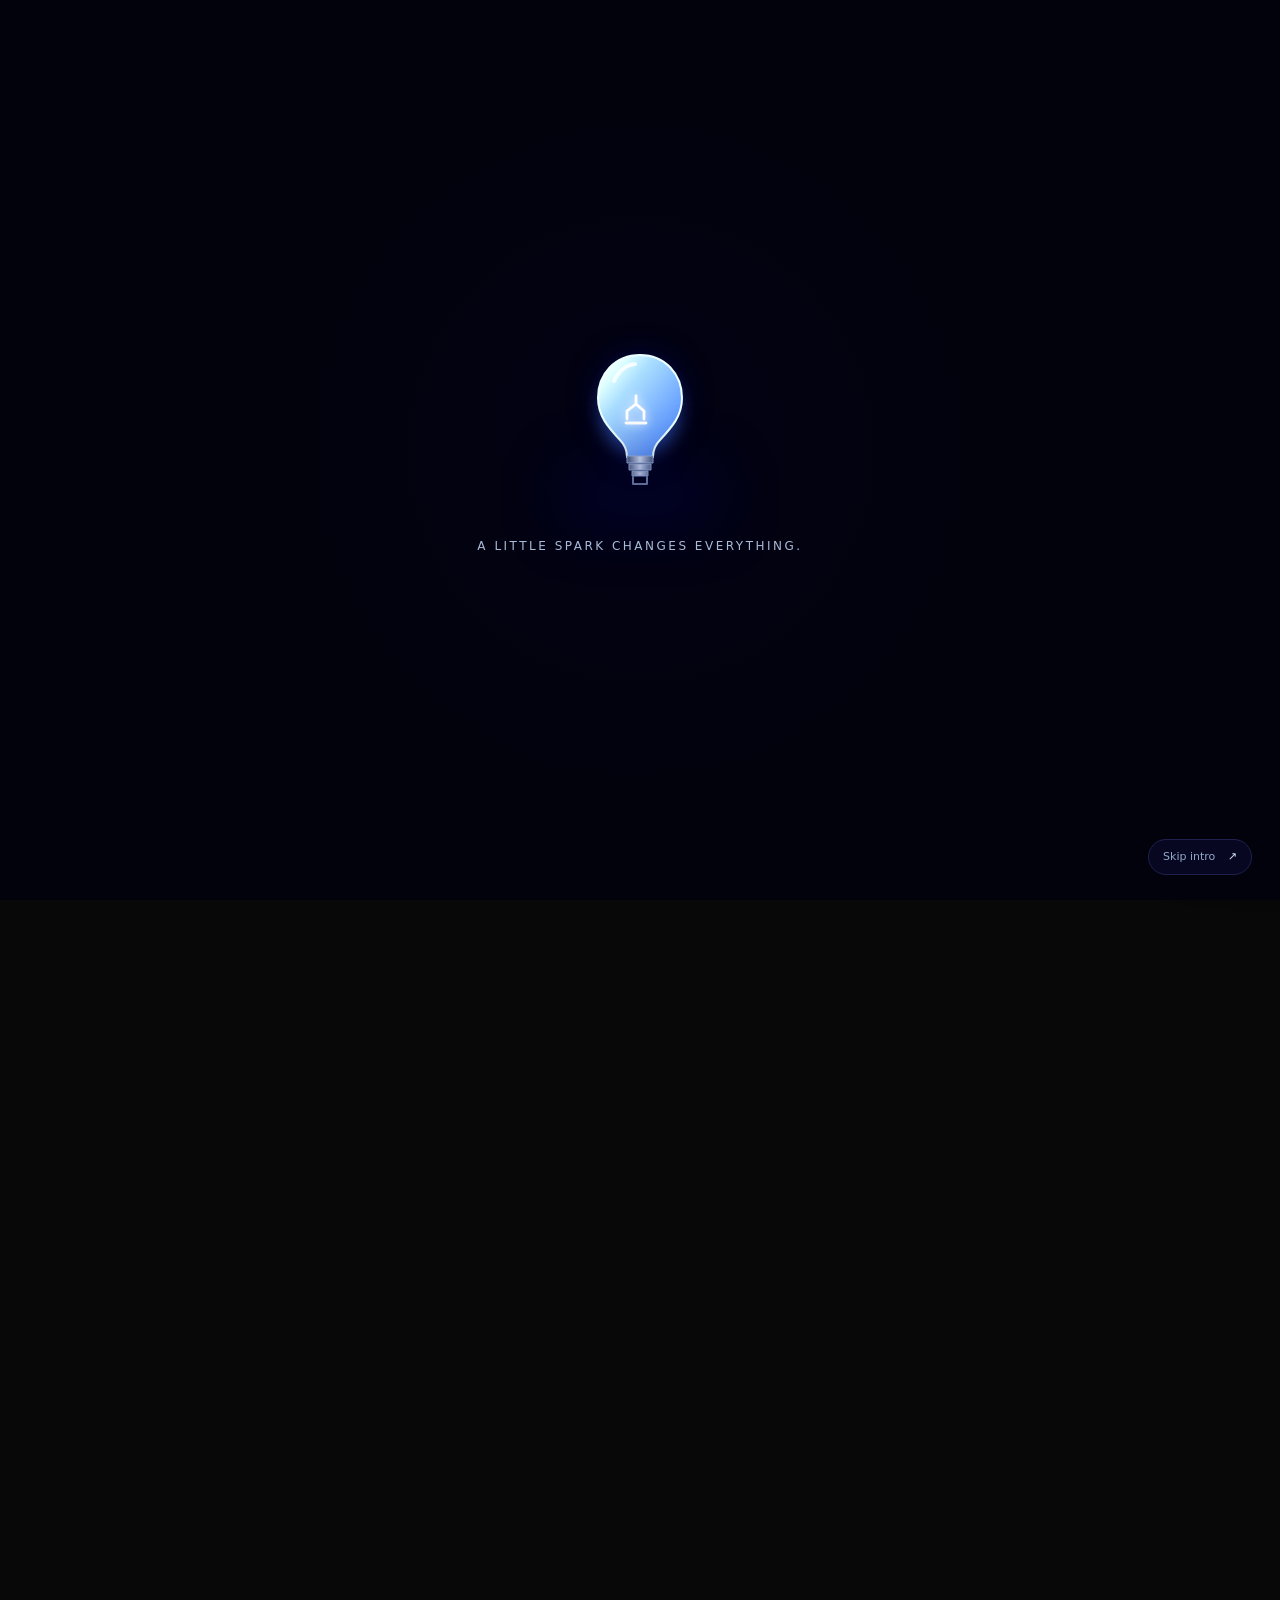
==== commit 74378289: "Fix CKTSage public home and persistent authentication flow" ====
--- a/index.html
+++ b/index.html
@@ -31,48 +31,12 @@
 
 
   <!-- =====================================================
-       LOGIN CHECK
-       No saved login -> login.html
-       Saved login -> stay on index.html
+       PUBLIC HOMEPAGE
+       No login is required to view index.html.
+
+       Protected destinations such as Chat are handled
+       below and by their own page logic.
   ====================================================== -->
-
-  <script>
-    (() => {
-
-      const AUTH_KEY =
-        "cktsage-auth";
-
-      let auth =
-        null;
-
-      try {
-
-        auth =
-          JSON.parse(
-            localStorage.getItem(
-              AUTH_KEY
-            ) || "null"
-          );
-
-      } catch (error) {
-
-        auth =
-          null;
-      }
-
-      if (
-        !auth ||
-        !auth.access_token
-      ) {
-
-        window.location.replace(
-          "login.html"
-        );
-
-      }
-
-    })();
-  </script>
 
 
   <div class="ambient ambient-one"></div>
@@ -289,14 +253,26 @@
         Workbench
       </a>
 
-      <a href="chat.html">
+
+      <!--
+        Protected Chat link.
+
+        script.js checks whether cktsage-auth exists.
+      -->
+
+      <a
+        href="chat.html"
+        data-protected-chat
+      >
         Chat
       </a>
+
 
       <a href="#features">
         Explore
       </a>
 
+
       <a href="#about">
         About
       </a>
@@ -307,12 +283,18 @@
     <div class="header-actions">
 
 
-      <!-- LOGGED-IN PROFILE -->
+      <!--
+        Logged in:
+          Account -> profile.html
+
+        Logged out:
+          Sign in -> login.html
+      -->
 
       <a
         class="login-link user-profile-link"
         id="user-profile-link"
-        href="profile.html"
+        href="login.html"
       >
 
         <span
@@ -323,7 +305,7 @@
         </span>
 
         <span id="user-profile-name">
-          Account
+          Sign in
         </span>
 
       </a>
@@ -353,7 +335,9 @@
   <main>
 
 
-    <!-- HERO -->
+    <!-- ===================================================
+         HERO
+    ==================================================== -->
 
     <section
       class="hero reveal"
@@ -1164,12 +1148,15 @@
 
 
   <!-- =====================================================
-       LOGGED-IN PROFILE NAME
+       AUTH / PROFILE DISPLAY
   ====================================================== -->
 
   <script>
 
     (() => {
+
+      "use strict";
+
 
       const AUTH_KEY =
         "cktsage-auth";
@@ -1208,10 +1195,19 @@
 
       } catch (error) {
 
+        console.error(
+          "Could not read saved login:",
+          error
+        );
+
         auth =
           null;
       }
 
+
+      // ===================================================
+      // LOGGED IN
+      // ===================================================
 
       if (
         auth &&
@@ -1231,6 +1227,10 @@
           false;
 
 
+      // ===================================================
+      // LOGGED OUT
+      // ===================================================
+
       } else {
 
         profileLink.href =
@@ -1245,14 +1245,17 @@
           true;
       }
 
+
     })();
 
   </script>
 
 
-  <!-- EXISTING HOMEPAGE LOGIC -->
-
-  <script src="script.js?v=3"></script>
+  <!-- =====================================================
+       HOMEPAGE LOGIC
+  ====================================================== -->
+
+  <script src="script.js?v=4"></script>
 
 
 </body>
